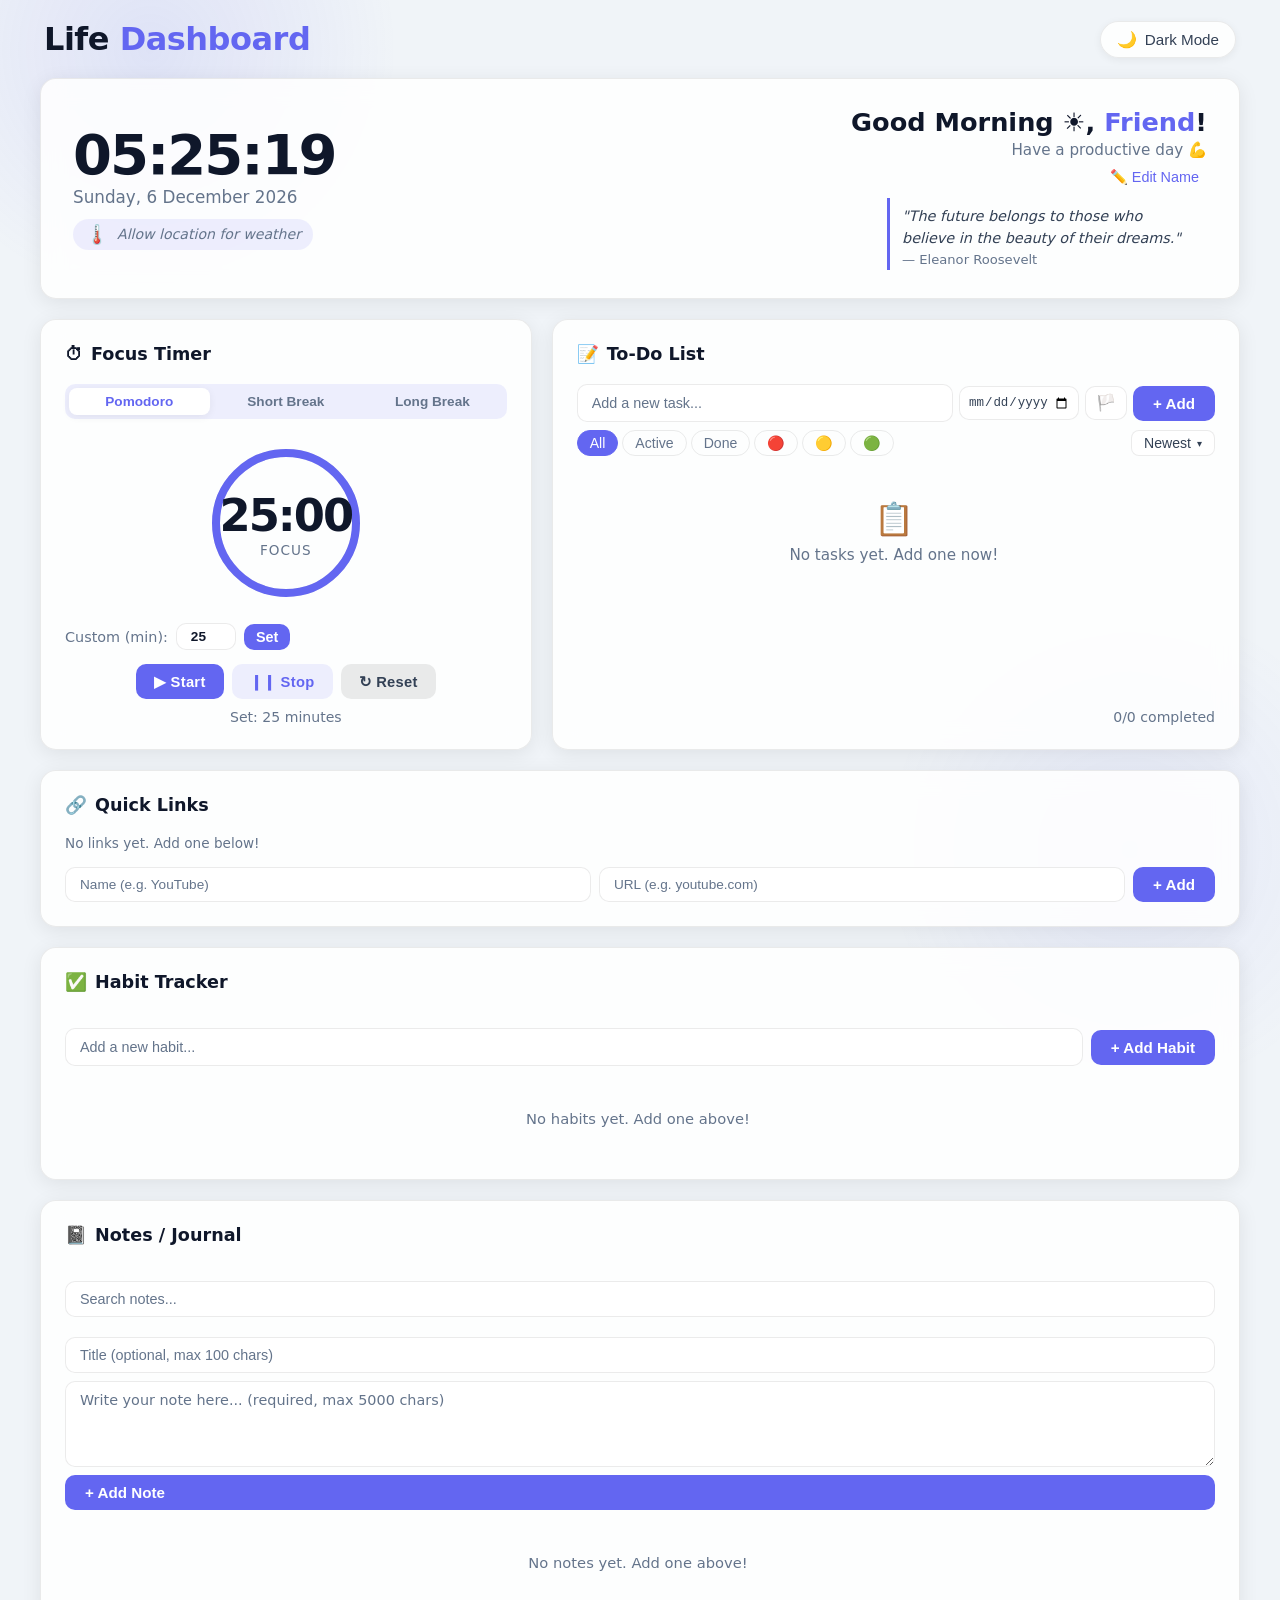
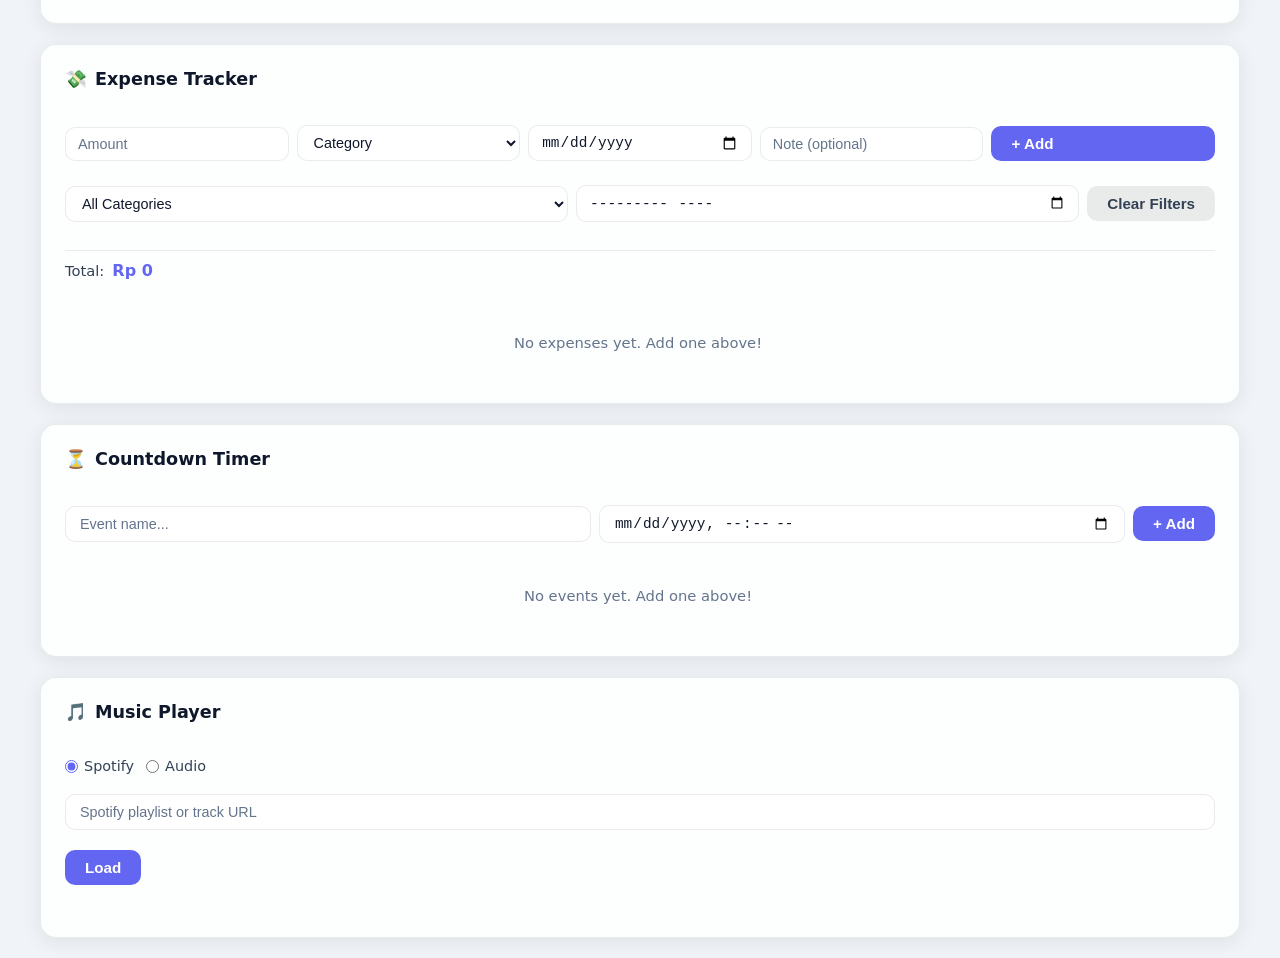
==== structure.html @ 632dcd94 "feat: build Life Dashboard - complete MVP + extension widgets This project was built incrementally i" ====
<!DOCTYPE html>
<html lang="en" data-theme="light">

<head>
  <meta charset="UTF-8" />
  <meta name="viewport" content="width=device-width, initial-scale=1.0" />
  <title>Life Dashboard</title>
  <link rel="stylesheet" href="css/style.css" />
</head>

<body>

  <!-- ========================================================
       DASHBOARD WRAPPER
       ======================================================== -->
  <div class="dashboard">

    <!-- ── TOP BAR ─────────────────────────────────────────── -->
    <div class="topbar">
      <div class="pagetitle">
        <h1>Life <span>Dashboard</span></h1>
      </div>
      <button id="theme-toggle" class="theme-toggle" aria-label="Toggle theme">
        <span class="icon">🌙</span>
        <span class="label">Dark Mode</span>
      </button>
    </div>

    <!-- ── GREETING CARD ───────────────────────────────────── -->
    <div class="greeting-card" aria-label="Greeting and time">
      <div class="greeting-left">
        <div id="greeting-time" class="greeting-time">00:00:00</div>
        <div id="greeting-date" class="greeting-date">Monday, January 1 2026</div>
        <!-- Weather Widget -->
        <div id="weather-widget" class="weather-widget" aria-label="Weather info">
          <span class="weather-icon">🌡️</span>
          <div class="weather-info">
            <span id="weather-temp" class="weather-loading">Loading weather...</span>
          </div>
        </div>
      </div>
      <div class="greeting-right">
        <div id="greeting-message" class="greeting-message">
          Good Morning, <span class="greeting-name">Friend</span>!
        </div>
        <div class="greeting-sub">Have a productive day 💪</div>
        <button id="name-edit-btn" class="name-edit-btn" aria-label="Edit name">✏️ Edit Name</button>
        <!-- Daily Quote -->
        <div class="daily-quote" aria-label="Daily quote">
          <div id="quote-text" class="daily-quote-text">Loading quote...</div>
          <div id="quote-author" class="daily-quote-author"></div>
        </div>
      </div>
    </div>

    <!-- ── MAIN GRID (Timer + Todo) ────────────────────────── -->
    <div class="main-grid">

      <!-- ── FOCUS TIMER CARD ──────────────────────────────── -->
      <div class="card timer-card" aria-label="Focus Timer">
        <div class="card-title">
          <span class="icon">⏱</span> Focus Timer
        </div>

        <!-- Timer mode selector -->
        <div class="timer-modes" role="group" aria-label="Timer mode">
          <button class="timer-mode-btn active" data-mode="pomodoro">Pomodoro</button>
          <button class="timer-mode-btn" data-mode="short">Short Break</button>
          <button class="timer-mode-btn" data-mode="long">Long Break</button>
        </div>

        <!-- SVG ring -->
        <div class="timer-ring-wrapper" aria-live="polite">
          <svg class="timer-ring" width="160" height="160" viewBox="0 0 160 160">
            <circle class="timer-ring-bg" cx="80" cy="80" r="70" />
            <circle id="timer-ring-progress" class="timer-ring-progress" cx="80" cy="80" r="70" />
          </svg>
          <div class="timer-display">
            <div id="timer-time" class="time">25:00</div>
            <div class="timer-label">Focus</div>
          </div>
        </div>

        <!-- Custom time -->
        <div class="custom-time-row">
          <label for="custom-time-input">Custom (min):</label>
          <input
            id="custom-time-input"
            class="custom-time-input"
            type="number"
            min="1"
            max="180"
            value="25"
            aria-label="Custom timer duration"
          />
          <button id="custom-time-apply" class="custom-time-apply">Set</button>
        </div>

        <!-- Timer control buttons -->
        <div class="timer-buttons">
          <button id="timer-start" class="btn btn-primary" aria-label="Start timer">&#9654; Start</button>
          <button id="timer-stop"  class="btn btn-secondary" aria-label="Stop timer">&#10073;&#10073; Stop</button>
          <button id="timer-reset" class="btn btn-ghost" aria-label="Reset timer">&#8635; Reset</button>
        </div>

        <div id="timer-status" class="timer-status" aria-live="polite">Set: 25 minutes</div>
      </div>

      <!-- ── TO-DO LIST CARD ───────────────────────────────── -->
      <div class="card todo-card" aria-label="To-Do List">
        <div class="card-title">
          <span class="icon">📝</span> To-Do List
        </div>

        <!-- Add task input -->
        <div class="task-input-row">
          <input
            id="task-input"
            class="task-input"
            type="text"
            placeholder="Add a new task..."
            maxlength="200"
            aria-label="New task input"
          />
          <!-- Deadline picker -->
          <input
            id="task-deadline"
            class="task-deadline-input"
            type="date"
            aria-label="Deadline"
            title="Deadline (optional)"
          />
          <!-- Priority & icon picker trigger -->
          <div class="task-meta-wrapper">
            <button id="task-meta-btn" class="task-meta-btn" title="Set priority & icon" aria-label="Set priority and icon">🏳️</button>
            <div id="task-meta-panel" class="task-meta-panel" style="display:none;">
              <div class="meta-panel-section-label">Priority</div>
              <div class="meta-panel-row">
                <button class="meta-option priority-option" data-priority="high"   title="High">🔴 High</button>
                <button class="meta-option priority-option" data-priority="medium" title="Medium">🟡 Medium</button>
                <button class="meta-option priority-option" data-priority="low"    title="Low">🟢 Low</button>
              </div>
              <div class="meta-panel-section-label" style="margin-top:10px;">Icon</div>
              <div class="meta-panel-row meta-icon-grid">
                <button class="meta-option icon-option" data-icon="📚" title="Reading">📚</button>
                <button class="meta-option icon-option" data-icon="✍️" title="Writing">✍️</button>
                <button class="meta-option icon-option" data-icon="🏃" title="Exercise">🏃</button>
                <button class="meta-option icon-option" data-icon="💪" title="Workout">💪</button>
                <button class="meta-option icon-option" data-icon="🧘" title="Meditation">🧘</button>
                <button class="meta-option icon-option" data-icon="🍎" title="Health">🍎</button>
                <button class="meta-option icon-option" data-icon="💻" title="Coding">💻</button>
                <button class="meta-option icon-option" data-icon="🎨" title="Creative">🎨</button>
                <button class="meta-option icon-option" data-icon="🎵" title="Music">🎵</button>
                <button class="meta-option icon-option" data-icon="📷" title="Photography">📷</button>
                <button class="meta-option icon-option" data-icon="🛒" title="Shopping">🛒</button>
                <button class="meta-option icon-option" data-icon="🍳" title="Cooking">🍳</button>
                <button class="meta-option icon-option" data-icon="🧹" title="Chores">🧹</button>
                <button class="meta-option icon-option" data-icon="📞" title="Call">📞</button>
                <button class="meta-option icon-option" data-icon="✈️" title="Travel">✈️</button>
                <button class="meta-option icon-option" data-icon="💰" title="Finance">💰</button>
                <button class="meta-option icon-option" data-icon="🏥" title="Medical">🏥</button>
                <button class="meta-option icon-option" data-icon="🎓" title="Study">🎓</button>
                <button class="meta-option icon-option" data-icon="🤝" title="Meeting">🤝</button>
                <button class="meta-option icon-option" data-icon="⚙️" title="Settings">⚙️</button>
              </div>
            </div>
          </div>
          <button id="add-task-btn" class="btn btn-primary" aria-label="Add task">+ Add</button>
        </div>

        <!-- Duplicate warning -->
        <div id="duplicate-warning" class="duplicate-warning" role="alert">
          ⚠️ This task already exists in your list!
        </div>

        <!-- Filter & sort controls -->
        <div class="task-controls">
          <div class="task-filter-group" role="group" aria-label="Filter tasks">
            <button class="filter-btn active" data-filter="all">All</button>
            <button class="filter-btn" data-filter="active">Active</button>
            <button class="filter-btn" data-filter="done">Done</button>
            <button class="filter-btn" data-filter="high"   title="High priority">🔴</button>
            <button class="filter-btn" data-filter="medium" title="Medium priority">🟡</button>
            <button class="filter-btn" data-filter="low"    title="Low priority">🟢</button>
          </div>
          <!-- Custom sort dropdown -->
          <div class="custom-select-wrapper" id="sort-wrapper">
            <button class="custom-select-trigger" id="sort-trigger" aria-haspopup="listbox" aria-expanded="false">
              <span id="sort-label">Newest</span>
              <span class="select-arrow">▾</span>
            </button>
            <ul class="custom-select-menu" role="listbox" id="sort-menu">
              <li class="custom-select-option active" data-value="newest" role="option">Newest</li>
              <li class="custom-select-option" data-value="oldest" role="option">Oldest</li>
              <li class="custom-select-option" data-value="alpha" role="option">A – Z</li>
              <li class="custom-select-option" data-value="priority" role="option">Priority</li>
              <li class="custom-select-option" data-value="deadline" role="option">Deadline</li>
            </ul>
          </div>
        </div>

        <!-- Task list -->
        <ul id="task-list" class="task-list" aria-label="Task list"></ul>

        <div id="task-count" class="task-count" style="margin-top:auto;padding-top:10px;text-align:right;">0/0 completed</div>
      </div>

    </div><!-- /.main-grid -->

    <!-- ── QUICK LINKS CARD ─────────────────────────────────── -->
    <div class="card quick-links-card" aria-label="Quick Links">
      <div class="card-title">
        <span class="icon">🔗</span> Quick Links
      </div>

      <!-- Saved links -->
      <div id="links-container" class="links-grid" aria-live="polite">
        <span style="font-size:0.85rem;color:var(--text-muted)">No links yet. Add one below!</span>
      </div>

      <!-- Add link form -->
      <div class="add-link-form">
        <input
          id="link-name-input"
          class="link-input"
          type="text"
          placeholder="Name (e.g. YouTube)"
          maxlength="50"
          aria-label="Link name"
        />
        <input
          id="link-url-input"
          class="link-input"
          type="text"
          placeholder="URL (e.g. youtube.com)"
          maxlength="200"
          aria-label="Link URL"
        />
        <button id="add-link-btn" class="btn btn-primary" aria-label="Add link">+ Add</button>
      </div>
    </div>

    <!-- ── HABIT TRACKER CARD ──────────────────────────────── -->
    <div class="card habit-card" aria-label="Habit Tracker">
      <div class="card-title">
        <span class="icon">✅</span> Habit Tracker
      </div>

      <!-- Add habit form -->
      <div class="habit-input-row">
        <input
          id="habit-input"
          class="habit-input"
          type="text"
          placeholder="Add a new habit..."
          maxlength="100"
          aria-label="New habit name"
        />
        <button id="add-habit-btn" class="btn btn-primary" aria-label="Add habit">+ Add Habit</button>
      </div>

      <!-- Habit list -->
      <ul id="habit-list" class="habit-list" aria-live="polite" aria-label="Habit list"></ul>
    </div>

    <!-- ── NOTES / JOURNAL CARD ───────────────────────────── -->
    <div class="card notes-card" aria-label="Notes and Journal">
      <div class="card-title">
        <span class="icon">📓</span> Notes / Journal
      </div>

      <!-- Search row -->
      <div class="note-search-row">
        <input
          id="note-search-input"
          class="note-search-input"
          type="text"
          placeholder="Search notes..."
          maxlength="200"
          aria-label="Search notes"
        />
      </div>

      <!-- Input area -->
      <div class="note-input-area">
        <input
          id="note-title-input"
          class="note-title-input"
          type="text"
          placeholder="Title (optional, max 100 chars)"
          maxlength="100"
          aria-label="Note title"
        />
        <textarea
          id="note-body-input"
          class="note-body-input"
          placeholder="Write your note here... (required, max 5000 chars)"
          maxlength="5000"
          rows="4"
          aria-label="Note body"
        ></textarea>
        <button id="add-note-btn" class="btn btn-primary" aria-label="Add note">+ Add Note</button>
      </div>

      <!-- Note list -->
      <ul id="note-list" class="note-list" aria-live="polite" aria-label="Saved notes"></ul>

      <!-- Detail pane (hidden by default) -->
      <div id="note-detail" class="note-detail" style="display:none;" aria-label="Note detail">
        <div id="note-detail-title" class="note-detail-title"></div>
        <div id="note-detail-body" class="note-detail-body"></div>
        <button id="note-detail-close" class="btn btn-ghost" aria-label="Close note detail">✕ Close</button>
      </div>
    </div>

    <!-- ── EXPENSE TRACKER CARD ───────────────────────────── -->
    <div class="card expense-card" aria-label="Expense Tracker">
      <div class="card-title">
        <span class="icon">💸</span> Expense Tracker
      </div>

      <!-- Add expense form -->
      <div class="expense-form-grid">
        <input
          id="expense-amount"
          type="number"
          step="0.01"
          min="0.01"
          placeholder="Amount"
          aria-label="Expense amount"
        />
        <select id="expense-category" aria-label="Expense category">
          <option value="">Category</option>
          <option value="Food">Food</option>
          <option value="Transport">Transport</option>
          <option value="Shopping">Shopping</option>
          <option value="Bills">Bills</option>
          <option value="Health">Health</option>
          <option value="Entertainment">Entertainment</option>
          <option value="Other">Other</option>
        </select>
        <input
          id="expense-date"
          type="date"
          aria-label="Expense date"
        />
        <input
          id="expense-note"
          type="text"
          maxlength="200"
          placeholder="Note (optional)"
          aria-label="Expense note"
        />
        <button id="add-expense-btn" class="btn btn-primary" aria-label="Add expense">+ Add</button>
      </div>

      <!-- Filter row -->
      <div class="expense-filter-row">
        <select id="expense-filter-category" aria-label="Filter by category">
          <option value="All">All Categories</option>
          <option value="Food">Food</option>
          <option value="Transport">Transport</option>
          <option value="Shopping">Shopping</option>
          <option value="Bills">Bills</option>
          <option value="Health">Health</option>
          <option value="Entertainment">Entertainment</option>
          <option value="Other">Other</option>
        </select>
        <input
          id="expense-filter-month"
          type="month"
          aria-label="Filter by month"
        />
        <button id="clear-expense-filters-btn" class="btn btn-ghost" aria-label="Clear expense filters">Clear Filters</button>
      </div>

      <!-- Total display -->
      <div class="expense-total-row">
        Total: <span id="expense-total">Rp 0</span>
      </div>

      <!-- Expense list -->
      <ul id="expense-list" class="expense-list" aria-live="polite" aria-label="Expense list"></ul>
    </div>

    <!-- ── COUNTDOWN TIMER CARD ───────────────────────────── -->
    <div class="card countdown-card" aria-label="Countdown Timer">
      <div class="card-title">
        <span class="icon">⏳</span> Countdown Timer
      </div>

      <!-- Add countdown form -->
      <div class="countdown-form-row">
        <input
          id="countdown-name-input"
          type="text"
          maxlength="100"
          placeholder="Event name..."
          aria-label="Countdown event name"
        />
        <input
          id="countdown-datetime-input"
          type="datetime-local"
          aria-label="Countdown target date and time"
        />
        <button id="add-countdown-btn" class="btn btn-primary" aria-label="Add countdown">+ Add</button>
      </div>

      <!-- Countdown list -->
      <ul id="countdown-list" class="countdown-list" aria-live="polite" aria-label="Countdown events"></ul>
    </div>

    <!-- ── MUSIC / SPOTIFY WIDGET CARD ────────────────────── -->
    <div class="card music-card" aria-label="Music Player">
      <div class="card-title">
        <span class="icon">🎵</span> Music Player
      </div>

      <!-- Mode toggle -->
      <div class="music-mode-row">
        <label>
          <input
            type="radio"
            id="music-mode-spotify"
            name="music-mode"
            value="spotify"
            checked
            aria-label="Spotify mode"
          />
          Spotify
        </label>
        <label>
          <input
            type="radio"
            id="music-mode-audio"
            name="music-mode"
            value="audio"
            aria-label="Audio mode"
          />
          Audio
        </label>
      </div>

      <!-- Spotify input row (visible by default) -->
      <div id="music-spotify-row" class="music-input-row">
        <input
          id="music-spotify-input"
          type="text"
          placeholder="Spotify playlist or track URL"
          aria-label="Spotify playlist or track URL"
        />
      </div>

      <!-- Audio input row (hidden by default) -->
      <div id="music-audio-row" class="music-input-row" style="display:none;">
        <input
          id="music-audio-input"
          type="text"
          placeholder="Direct audio URL (.mp3, .ogg, .wav)"
          aria-label="Direct audio URL"
        />
      </div>

      <!-- Action buttons -->
      <div class="music-actions-row">
        <button id="music-submit-btn" class="btn btn-primary" aria-label="Load music">Load</button>
        <button id="music-remove-btn" class="btn btn-ghost" style="display:none;" aria-label="Remove music player">Remove</button>
      </div>

      <!-- Player container -->
      <div id="music-player-container" class="music-player-container"></div>
    </div>

  </div><!-- /.dashboard -->

  <!-- ========================================================
       MODAL – Custom Name
       ======================================================== -->
  <div
    id="name-modal-overlay"
    class="modal-overlay"
    role="dialog"
    aria-modal="true"
    aria-labelledby="name-modal-title"
  >
    <div class="modal">
      <div id="name-modal-title" class="modal-title">✏️ Edit Your Name</div>
      <input
        id="name-modal-input"
        class="modal-input"
        type="text"
        placeholder="Enter your name..."
        maxlength="40"
        aria-label="New name"
      />
      <div class="modal-buttons">
        <button id="name-modal-close" class="btn btn-ghost">Cancel</button>
        <button id="name-modal-save"  class="btn btn-primary">Save</button>
      </div>
    </div>
  </div>

  <!-- ========================================================
       TOAST CONTAINER
       ======================================================== -->
  <div id="toast-container" class="toast-container" aria-live="polite"></div>

  <!-- ========================================================
       SCRIPTS
       ======================================================== -->
  <script src="js/javascript.js"></script>

</body>
</html>
---- css/style.css ----
/* =============================================
   TO-DO LIST LIFE DASHBOARD - newstyle.css
   ============================================= */

/* CSS Variables - Light & Dark Mode */
:root {
  --bg-main: #f0f4f8;
  --bg-card: rgba(255, 255, 255, 0.85);
  --bg-card-solid: #ffffff;
  --text-primary: #0f172a;
  --text-secondary: #334155;
  --text-muted: #64748b;
  --accent: #6366f1;
  --accent-hover: #4f46e5;
  --accent-light: rgba(99, 102, 241, 0.1);
  --danger: #ef4444;
  --danger-hover: #dc2626;
  --success: #22c55e;
  --warning: #f59e0b;
  --border: rgba(0, 0, 0, 0.08);
  --shadow: 0 4px 20px rgba(0, 0, 0, 0.08);
  --shadow-sm: 0 2px 8px rgba(0, 0, 0, 0.06);
  --radius: 16px;
  --radius-sm: 10px;
  --transition: 0.25s ease;
  --timer-bg: #6366f1;
  --timer-progress: #a5b4fc;
}

[data-theme="dark"] {
  --bg-main: #0f172a;
  --bg-card: rgba(30, 41, 59, 0.9);
  --bg-card-solid: #1e293b;
  --text-primary: #f8fafc;
  --text-secondary: #e2e8f0;
  --text-muted: #94a3b8;
  --accent: #818cf8;
  --accent-hover: #6366f1;
  --accent-light: rgba(129, 140, 248, 0.15);
  --border: rgba(255, 255, 255, 0.08);
  --shadow: 0 4px 20px rgba(0, 0, 0, 0.4);
  --shadow-sm: 0 2px 8px rgba(0, 0, 0, 0.3);
}

/* =============================================
   RESET & BASE
   ============================================= */
*, *::before, *::after {
  margin: 0;
  padding: 0;
  box-sizing: border-box;
}

body {
  background-color: var(--bg-main);
  min-height: 100vh;
  font-family: 'Segoe UI', system-ui, -apple-system, sans-serif;
  color: var(--text-primary);
  transition: background-color var(--transition), color var(--transition);
  padding: 20px;
}

/* Background gradient blobs */
body::before {
  content: '';
  position: fixed;
  top: -200px;
  left: -100px;
  width: 500px;
  height: 500px;
  background: radial-gradient(circle, rgba(99, 102, 241, 0.12), transparent 70%);
  pointer-events: none;
  z-index: 0;
}

body::after {
  content: '';
  position: fixed;
  bottom: -200px;
  right: -100px;
  width: 500px;
  height: 500px;
  background: radial-gradient(circle, rgba(99, 102, 241, 0.08), transparent 70%);
  pointer-events: none;
  z-index: 0;
}

/* =============================================
   LAYOUT - DASHBOARD WRAPPER
   ============================================= */
.dashboard {
  max-width: 1200px;
  margin: 0 auto;
  display: flex;
  flex-direction: column;
  gap: 20px;
  position: relative;
  z-index: 1;
}

/* =============================================
   TOPBAR (Title + Theme Toggle)
   ============================================= */
.topbar {
  display: flex;
  align-items: center;
  justify-content: space-between;
  padding: 0 4px;
}

.pagetitle h1 {
  font-size: 2rem;
  font-weight: 800;
  color: var(--text-primary);
  letter-spacing: -0.5px;
}

.pagetitle h1 span {
  color: var(--accent);
}

.theme-toggle {
  background: var(--bg-card);
  border: 1px solid var(--border);
  border-radius: 50px;
  padding: 8px 16px;
  display: flex;
  align-items: center;
  gap: 8px;
  cursor: pointer;
  font-size: 0.95rem;
  font-weight: 500;
  color: var(--text-secondary);
  box-shadow: var(--shadow-sm);
  transition: all var(--transition);
}

.theme-toggle:hover {
  background: var(--accent-light);
  color: var(--accent);
  border-color: var(--accent);
}

.theme-toggle .icon {
  font-size: 1rem;
}

/* =============================================
   GREETING CARD
   ============================================= */
.greeting-card {
  background: var(--bg-card);
  backdrop-filter: blur(12px);
  border: 1px solid var(--border);
  border-radius: var(--radius);
  padding: 28px 32px;
  box-shadow: var(--shadow);
  display: flex;
  align-items: center;
  justify-content: space-between;
  flex-wrap: wrap;
  gap: 16px;
  transition: background-color var(--transition), border-color var(--transition);
}

.greeting-left {
  display: flex;
  flex-direction: column;
  gap: 4px;
}

.greeting-time {
  font-size: 3.5rem;
  font-weight: 700;
  color: var(--text-primary);
  line-height: 1;
  letter-spacing: -2px;
  font-variant-numeric: tabular-nums;
}

.greeting-date {
  font-size: 1.05rem;
  color: var(--text-muted);
  font-weight: 400;
}

.greeting-right {
  text-align: right;
}

.greeting-message {
  font-size: 1.6rem;
  font-weight: 600;
  color: var(--text-primary);
}

.greeting-name {
  color: var(--accent);
}

.greeting-sub {
  font-size: 0.95rem;
  color: var(--text-muted);
  margin-top: 4px;
}

.name-edit-btn {
  background: none;
  border: none;
  cursor: pointer;
  font-size: 0.9rem;
  color: var(--accent);
  margin-top: 6px;
  padding: 4px 8px;
  border-radius: 6px;
  transition: background var(--transition);
}

.name-edit-btn:hover {
  background: var(--accent-light);
}

/* =============================================
   MAIN CONTENT GRID
   ============================================= */
.main-grid {
  display: grid;
  grid-template-columns: 1fr 1.4fr;
  gap: 20px;
  align-items: stretch; /* kedua card ikut tinggi yang paling tinggi */
}

/* =============================================
   CARD BASE
   ============================================= */
.card {
  background: var(--bg-card);
  backdrop-filter: blur(12px);
  border: 1px solid var(--border);
  border-radius: var(--radius);
  padding: 24px;
  box-shadow: var(--shadow);
  transition: background-color var(--transition), border-color var(--transition);
}

.card-title {
  font-size: 1.1rem;
  font-weight: 700;
  color: var(--text-primary);
  margin-bottom: 20px;
  display: flex;
  align-items: center;
  gap: 8px;
}

.card-title .icon {
  font-size: 1.1rem;
}

/* =============================================
   FOCUS TIMER CARD
   ============================================= */
.timer-card {
  display: flex;
  flex-direction: column;
  gap: 0;
}

/* Timer ring */
.timer-ring-wrapper {
  display: flex;
  justify-content: center;
  align-items: center;
  margin: 8px 0 20px;
  position: relative;
}

.timer-ring {
  transform: rotate(-90deg);
}

.timer-ring-bg {
  fill: none;
  stroke: var(--border);
  stroke-width: 8;
}

.timer-ring-progress {
  fill: none;
  stroke: var(--accent);
  stroke-width: 8;
  stroke-linecap: round;
  stroke-dasharray: 440;
  stroke-dashoffset: 0;
  transition: stroke-dashoffset 1s linear;
}

.timer-display {
  position: absolute;
  text-align: center;
}

.timer-display .time {
  font-size: 2.8rem;
  font-weight: 700;
  color: var(--text-primary);
  letter-spacing: -2px;
  font-variant-numeric: tabular-nums;
}

.timer-display .timer-label {
  font-size: 0.85rem;
  color: var(--text-muted);
  font-weight: 500;
  text-transform: uppercase;
  letter-spacing: 1px;
}

/* Timer mode selector */
.timer-modes {
  display: flex;
  gap: 6px;
  margin-bottom: 16px;
  background: var(--accent-light);
  border-radius: 10px;
  padding: 4px;
}

.timer-mode-btn {
  flex: 1;
  padding: 6px;
  border: none;
  background: transparent;
  border-radius: 8px;
  font-size: 0.85rem;
  font-weight: 600;
  color: var(--text-muted);
  cursor: pointer;
  transition: all var(--transition);
}

.timer-mode-btn.active {
  background: var(--bg-card-solid);
  color: var(--accent);
  box-shadow: var(--shadow-sm);
}

/* Custom time input */
.custom-time-row {
  display: flex;
  align-items: center;
  gap: 8px;
  margin-bottom: 14px;
}

.custom-time-row label {
  font-size: 0.9rem;
  color: var(--text-muted);
  font-weight: 500;
  white-space: nowrap;
}

.custom-time-input {
  width: 60px;
  padding: 5px 8px;
  border: 1px solid var(--border);
  border-radius: var(--radius-sm);
  background: var(--bg-card-solid);
  color: var(--text-primary);
  font-size: 0.85rem;
  font-weight: 600;
  text-align: center;
  transition: border-color var(--transition);
}

.custom-time-input:focus {
  outline: none;
  border-color: var(--accent);
}

.custom-time-apply {
  padding: 5px 12px;
  background: var(--accent);
  color: white;
  border: none;
  border-radius: var(--radius-sm);
  font-size: 0.9rem;
  font-weight: 600;
  cursor: pointer;
  transition: background var(--transition);
}

.custom-time-apply:hover {
  background: var(--accent-hover);
}

/* Timer buttons */
.timer-buttons {
  display: flex;
  gap: 8px;
  justify-content: center;
}

.timer-buttons .btn {
  letter-spacing: 0.3px;
  font-size: 0.92rem;
  padding: 9px 18px;
}

.btn {
  padding: 9px 20px;
  border: none;
  border-radius: var(--radius-sm);
  font-size: 0.95rem;
  font-weight: 600;
  cursor: pointer;
  transition: all var(--transition);
  display: inline-flex;
  align-items: center;
  gap: 6px;
}

.btn-primary {
  background: var(--accent);
  color: white;
}

.btn-primary:hover {
  background: var(--accent-hover);
  transform: translateY(-1px);
}

.btn-secondary {
  background: var(--accent-light);
  color: var(--accent);
}

.btn-secondary:hover {
  background: var(--accent);
  color: white;
}

.btn-ghost {
  background: var(--border);
  color: var(--text-secondary);
}

.btn-ghost:hover {
  background: var(--text-muted);
  color: white;
}

.btn-danger {
  background: rgba(239, 68, 68, 0.1);
  color: var(--danger);
}

.btn-danger:hover {
  background: var(--danger);
  color: white;
}

/* Timer status */
.timer-status {
  text-align: center;
  font-size: 0.88rem;
  color: var(--text-muted);
  margin-top: 10px;
}

/* =============================================
   TO-DO LIST CARD
   ============================================= */
.todo-card {
  display: flex;
  flex-direction: column;
}

/* Task input area */
.task-input-row {
  display: flex;
  gap: 6px;
  margin-bottom: 8px;
  flex-wrap: wrap;
  align-items: center;
}

.task-deadline-input {
  padding: 8px 8px;
  border: 1.5px solid var(--border);
  border-radius: var(--radius-sm);
  background: var(--bg-card-solid);
  color: var(--text-secondary);
  font-size: 0.78rem;
  cursor: pointer;
  transition: border-color var(--transition), background var(--transition);
  width: 120px;
}

.task-deadline-input:focus {
  outline: none;
  border-color: var(--accent);
}

.task-meta-btn {
  padding: 8px 10px;
  border: 1.5px solid var(--border);
  border-radius: var(--radius-sm);
  background: var(--bg-card-solid);
  font-size: 1rem;
  cursor: pointer;
  transition: all var(--transition);
  line-height: 1;
}

.task-meta-btn:hover,
.task-meta-btn.active {
  border-color: var(--accent);
  background: var(--accent-light);
}

/* Meta picker panel */
.task-meta-wrapper {
  position: relative;
}

.task-meta-panel {
  position: absolute;
  top: calc(100% + 6px);
  left: 0;
  z-index: 200;
  width: 240px;
  background: var(--bg-card-solid);
  border: 1px solid var(--border);
  border-radius: var(--radius-sm);
  padding: 12px;
  box-shadow: var(--shadow);
  animation: slideIn 0.15s ease;
}

.meta-panel-section-label {
  font-size: 0.82rem;
  font-weight: 700;
  color: var(--text-muted);
  text-transform: uppercase;
  letter-spacing: 0.8px;
  margin-bottom: 6px;
}

.meta-panel-row {
  display: flex;
  flex-wrap: wrap;
  gap: 6px;
}

.meta-option {
  border: 1.5px solid var(--border);
  border-radius: 8px;
  background: var(--bg-main);
  cursor: pointer;
  font-size: 0.92rem;
  padding: 5px 10px;
  transition: all var(--transition);
  color: var(--text-primary);
  line-height: 1.3;
}

.meta-option:hover {
  border-color: var(--accent);
  background: var(--accent-light);
}

.meta-option.selected {
  border-color: var(--accent);
  background: var(--accent-light);
  color: var(--accent);
  font-weight: 600;
}

.meta-icon-grid .meta-option {
  padding: 6px 8px;
  font-size: 1.1rem;
  min-width: 38px;
  text-align: center;
}

.task-input {
  flex: 1;
  padding: 10px 14px;
  border: 1.5px solid var(--border);
  border-radius: var(--radius-sm);
  background: var(--bg-card-solid);
  color: var(--text-primary);
  font-size: 0.9rem;
  transition: border-color var(--transition), background var(--transition);
}

.task-input:focus {
  outline: none;
  border-color: var(--accent);
}

.task-input::placeholder {
  color: var(--text-muted);
}

/* Sort & filter bar */
.task-controls {
  display: flex;
  align-items: center;
  justify-content: space-between;
  margin-bottom: 12px;
  flex-wrap: wrap;
  gap: 8px;
}

.task-filter-group {
  display: flex;
  gap: 4px;
}

.filter-btn {
  padding: 4px 12px;
  border: 1px solid var(--border);
  border-radius: 20px;
  background: transparent;
  color: var(--text-muted);
  font-size: 0.88rem;
  font-weight: 500;
  cursor: pointer;
  transition: all var(--transition);
}

.filter-btn.active {
  background: var(--accent);
  color: white;
  border-color: var(--accent);
}

.filter-btn:hover:not(.active) {
  border-color: var(--accent);
  color: var(--accent);
}

.sort-select {
  padding: 4px 10px;
  border: 1px solid var(--border);
  border-radius: 8px;
  background: var(--bg-card-solid);
  color: var(--text-secondary);
  font-size: 0.78rem;
  cursor: pointer;
  outline: none;
}

/* Custom sort dropdown */
.custom-select-wrapper {
  position: relative;
}

.custom-select-trigger {
  display: flex;
  align-items: center;
  gap: 6px;
  padding: 4px 12px;
  border: 1px solid var(--border);
  border-radius: 8px;
  background: var(--bg-card-solid);
  color: var(--text-secondary);
  font-size: 0.88rem;
  font-weight: 500;
  cursor: pointer;
  transition: all var(--transition);
  white-space: nowrap;
}

.custom-select-trigger:hover {
  border-color: var(--accent);
  color: var(--accent);
}

.select-arrow {
  font-size: 0.65rem;
  transition: transform var(--transition);
}

.custom-select-trigger[aria-expanded="true"] .select-arrow {
  transform: rotate(180deg);
}

.custom-select-menu {
  position: absolute;
  top: calc(100% + 6px);
  right: 0;
  min-width: 130px;
  background: var(--bg-card-solid);
  border: 1px solid var(--border);
  border-radius: var(--radius-sm);
  box-shadow: var(--shadow);
  list-style: none;
  padding: 4px;
  z-index: 100;
  display: none;
}

.custom-select-menu.open {
  display: block;
  animation: slideIn 0.15s ease;
}

.custom-select-option {
  padding: 7px 12px;
  font-size: 0.92rem;
  color: var(--text-secondary);
  border-radius: 6px;
  cursor: pointer;
  transition: all var(--transition);
}

.custom-select-option:hover {
  background: var(--accent-light);
  color: var(--accent);
}

.custom-select-option.active {
  background: var(--accent-light);
  color: var(--accent);
  font-weight: 600;
}

/* Task list */
.task-list {
  list-style: none;
  display: flex;
  flex-direction: column;
  gap: 8px;
  max-height: 320px;
  overflow-y: auto;
  padding-right: 4px;
}

.task-list::-webkit-scrollbar {
  width: 4px;
}

.task-list::-webkit-scrollbar-track {
  background: transparent;
}

.task-list::-webkit-scrollbar-thumb {
  background: var(--border);
  border-radius: 4px;
}

/* Task item */
.task-item {
  display: flex;
  align-items: center;
  gap: 10px;
  padding: 10px 12px;
  background: var(--bg-card-solid);
  border: 1px solid var(--border);
  border-radius: var(--radius-sm);
  transition: all var(--transition);
  animation: slideIn 0.2s ease;
}

@keyframes slideIn {
  from { opacity: 0; transform: translateY(-8px); }
  to   { opacity: 1; transform: translateY(0); }
}

.task-item:hover {
  border-color: var(--accent);
  box-shadow: 0 0 0 2px var(--accent-light);
}

.task-item.done {
  opacity: 0.55;
}

.task-checkbox {
  width: 18px;
  height: 18px;
  accent-color: var(--accent);
  cursor: pointer;
  flex-shrink: 0;
}

.task-text {
  flex: 1;
  font-size: 0.95rem;
  color: var(--text-primary);
  word-break: break-word;
  transition: color var(--transition);
}

/* Task meta (deadline + priority) */
.task-meta {
  display: flex;
  align-items: center;
  gap: 5px;
  flex-shrink: 0;
}

.task-deadline-badge {
  font-size: 0.8rem;
  color: var(--text-muted);
  background: var(--bg-main);
  border: 1px solid var(--border);
  border-radius: 6px;
  padding: 2px 6px;
  white-space: nowrap;
}

.task-deadline-badge.overdue {
  color: var(--danger);
  border-color: var(--danger);
  background: rgba(239, 68, 68, 0.08);
}

.task-priority-badge {
  font-size: 0.9rem;
  line-height: 1;
}

.task-icon-badge {
  font-size: 0.9rem;
  line-height: 1;
}

.task-item.done .task-text {
  text-decoration: line-through;
  color: var(--text-muted);
}

.task-edit-input {
  flex: 1;
  border: none;
  background: transparent;
  font-size: 0.88rem;
  color: var(--text-primary);
  outline: 1px solid var(--accent);
  border-radius: 4px;
  padding: 2px 6px;
}

.task-actions {
  display: flex;
  gap: 4px;
  opacity: 0;
  transition: opacity var(--transition);
}

.task-item:hover .task-actions {
  opacity: 1;
}

.task-action-btn {
  width: 28px;
  height: 28px;
  border: none;
  border-radius: 6px;
  cursor: pointer;
  font-size: 0.8rem;
  display: flex;
  align-items: center;
  justify-content: center;
  transition: all var(--transition);
}

.task-edit-btn {
  background: var(--accent-light);
  color: var(--accent);
}

.task-edit-btn:hover {
  background: var(--accent);
  color: white;
}

.task-delete-btn {
  background: rgba(239, 68, 68, 0.1);
  color: var(--danger);
}

.task-delete-btn:hover {
  background: var(--danger);
  color: white;
}

.task-save-btn {
  background: rgba(34, 197, 94, 0.1);
  color: var(--success);
}

.task-save-btn:hover {
  background: var(--success);
  color: white;
}

/* Empty state */
.task-empty {
  text-align: center;
  padding: 32px 16px;
  color: var(--text-muted);
  font-size: 0.95rem;
}

.task-empty .empty-icon {
  font-size: 2rem;
  display: block;
  margin-bottom: 8px;
}

/* Task count */
.task-count {
  font-size: 0.88rem;
  color: var(--text-muted);
  text-align: right;
  margin-top: 10px;
}

/* Duplicate warning */
.duplicate-warning {
  font-size: 0.88rem;
  color: var(--warning);
  background: rgba(245, 158, 11, 0.1);
  padding: 6px 10px;
  border-radius: 6px;
  margin-top: -6px;
  margin-bottom: 6px;
  display: none;
}

.duplicate-warning.show {
  display: block;
}

/* =============================================
   QUICK LINKS CARD
   ============================================= */
.quick-links-card {
  grid-column: 1 / -1;
}

.links-grid {
  display: flex;
  flex-wrap: wrap;
  gap: 10px;
  margin-bottom: 16px;
}

.link-item {
  display: inline-flex;
  align-items: center;
  gap: 8px;
  padding: 8px 16px;
  background: var(--accent-light);
  color: var(--accent);
  border-radius: 50px;
  font-size: 0.92rem;
  font-weight: 500;
  text-decoration: none;
  transition: all var(--transition);
  border: 1px solid transparent;
  cursor: pointer;
  position: relative;
}

.link-item:hover {
  background: var(--accent);
  color: white;
  transform: translateY(-2px);
  box-shadow: 0 4px 12px rgba(99, 102, 241, 0.3);
}

.link-delete-btn {
  background: none;
  border: none;
  color: inherit;
  cursor: pointer;
  font-size: 0.85rem;
  opacity: 0.5;
  transition: opacity var(--transition);
  padding: 0;
  line-height: 1;
}

.link-delete-btn:hover {
  opacity: 1;
}

/* Add link form */
.add-link-form {
  display: flex;
  gap: 8px;
  flex-wrap: wrap;
}

.link-input {
  flex: 1;
  min-width: 140px;
  padding: 9px 14px;
  border: 1.5px solid var(--border);
  border-radius: var(--radius-sm);
  background: var(--bg-card-solid);
  color: var(--text-primary);
  font-size: 0.85rem;
  transition: border-color var(--transition), background var(--transition);
}

.link-input:focus {
  outline: none;
  border-color: var(--accent);
}

.link-input::placeholder {
  color: var(--text-muted);
}

/* =============================================
   MODAL (Name Edit)
   ============================================= */
.modal-overlay {
  position: fixed;
  inset: 0;
  background: rgba(0, 0, 0, 0.4);
  backdrop-filter: blur(4px);
  display: flex;
  align-items: center;
  justify-content: center;
  z-index: 1000;
  opacity: 0;
  pointer-events: none;
  transition: opacity var(--transition);
}

.modal-overlay.show {
  opacity: 1;
  pointer-events: all;
}

.modal {
  background: var(--bg-card-solid);
  border-radius: var(--radius);
  padding: 28px;
  width: 360px;
  max-width: 90vw;
  box-shadow: 0 20px 60px rgba(0, 0, 0, 0.3);
  transform: scale(0.95);
  transition: transform var(--transition);
}

.modal-overlay.show .modal {
  transform: scale(1);
}

.modal-title {
  font-size: 1.1rem;
  font-weight: 700;
  color: var(--text-primary);
  margin-bottom: 16px;
}

.modal-input {
  width: 100%;
  padding: 10px 14px;
  border: 1.5px solid var(--border);
  border-radius: var(--radius-sm);
  background: var(--bg-main);
  color: var(--text-primary);
  font-size: 0.9rem;
  margin-bottom: 16px;
  transition: border-color var(--transition);
}

.modal-input:focus {
  outline: none;
  border-color: var(--accent);
}

.modal-buttons {
  display: flex;
  gap: 8px;
  justify-content: flex-end;
}

/* =============================================
   TOAST NOTIFICATION
   ============================================= */
.toast-container {
  position: fixed;
  bottom: 24px;
  right: 24px;
  z-index: 2000;
  display: flex;
  flex-direction: column;
  gap: 8px;
}

.toast {
  background: var(--bg-card-solid);
  border: 1px solid var(--border);
  border-left: 4px solid var(--accent);
  border-radius: var(--radius-sm);
  padding: 12px 16px;
  font-size: 0.92rem;
  color: var(--text-primary);
  box-shadow: var(--shadow);
  animation: toastIn 0.3s ease, toastOut 0.3s ease 2.7s forwards;
  max-width: 280px;
}

.toast.success { border-left-color: var(--success); }
.toast.warning { border-left-color: var(--warning); }
.toast.danger  { border-left-color: var(--danger); }

@keyframes toastIn {
  from { opacity: 0; transform: translateX(30px); }
  to   { opacity: 1; transform: translateX(0); }
}

@keyframes toastOut {
  from { opacity: 1; transform: translateX(0); }
  to   { opacity: 0; transform: translateX(30px); }
}

/* =============================================
   WEATHER WIDGET (di greeting-left)
   ============================================= */
.weather-widget {
  display: flex;
  align-items: center;
  gap: 8px;
  margin-top: 8px;
  padding: 6px 12px;
  background: var(--accent-light);
  border-radius: 50px;
  width: fit-content;
}

.weather-icon {
  font-size: 1.2rem;
  line-height: 1;
}

.weather-info {
  display: flex;
  flex-direction: column;
  gap: 1px;
}

.weather-temp {
  font-size: 1rem;
  font-weight: 700;
  color: var(--text-primary);
  line-height: 1.2;
}

.weather-city {
  font-size: 0.82rem;
  color: var(--text-muted);
  font-weight: 400;
}

.weather-loading {
  font-size: 0.88rem;
  color: var(--text-muted);
  font-style: italic;
}

/* =============================================
   DAILY QUOTE (di greeting-right)
   ============================================= */
.daily-quote {
  margin-top: 8px;
  padding: 8px 12px;
  border-left: 3px solid var(--accent);
  text-align: left;
  max-width: 320px;
  margin-left: auto;
  /* Fixed height — prevent card resize on quote change */
  height: 72px;
  position: relative;
  overflow: hidden;
}

.daily-quote-text {
  font-size: 0.9rem;
  color: var(--text-secondary);
  font-style: italic;
  line-height: 1.5;
  /* Clamp to 3 lines max */
  display: -webkit-box;
  -webkit-line-clamp: 3;
  -webkit-box-orient: vertical;
  overflow: hidden;
  transition: opacity 0.3s ease, transform 0.3s ease;
}

.daily-quote-author {
  font-size: 0.82rem;
  color: var(--text-muted);
  margin-top: 3px;
  font-style: normal;
  font-weight: 500;
  transition: opacity 0.3s ease, transform 0.3s ease;
}

/* Slide-right exit */
.quote-exit .daily-quote-text,
.quote-exit .daily-quote-author {
  opacity: 0;
  transform: translateX(40px);
}

/* Slide-right enter (comes from left) */
.quote-enter .daily-quote-text,
.quote-enter .daily-quote-author {
  opacity: 0;
  transform: translateX(-40px);
  transition: none;
}

/* Settle into place */
.quote-enter-active .daily-quote-text,
.quote-enter-active .daily-quote-author {
  opacity: 1;
  transform: translateX(0);
  transition: opacity 0.3s ease, transform 0.3s ease;
}

/* =============================================
   RESPONSIVE
   ============================================= */
@media (max-width: 768px) {
  body { padding: 12px; }

  .main-grid {
    grid-template-columns: 1fr;
  }

  .quick-links-card {
    grid-column: 1;
  }

  .greeting-card {
    flex-direction: column;
    text-align: center;
  }

  .greeting-right {
    text-align: center;
  }

  .daily-quote {
    margin-left: 0;
    text-align: center;
    border-left: none;
    border-top: 3px solid var(--accent);
    padding: 8px 0 0;
    height: 72px;
  }

  .weather-widget {
    margin: 8px auto 0;
  }

  .greeting-time {
    font-size: 2.5rem;
  }

  .pagetitle h1 {
    font-size: 1.3rem;
  }

  .topbar {
    flex-wrap: wrap;
    gap: 8px;
  }
}

/* ─── Habit Tracker ─── */

.habit-card {
  display: flex;
  flex-direction: column;
  gap: 16px;
}

/* Input row: text field + Add button */
.habit-input-row {
  display: flex;
  gap: 8px;
  align-items: center;
}

.habit-input-row input[type="text"] {
  flex: 1;
  padding: 10px 14px;
  border: 1.5px solid var(--border);
  border-radius: var(--radius-sm);
  background: var(--bg-card-solid);
  color: var(--text-primary);
  font-size: 0.9rem;
  transition: border-color var(--transition), background var(--transition);
}

.habit-input-row input[type="text"]:focus {
  outline: none;
  border-color: var(--accent);
}

.habit-input-row input[type="text"]::placeholder {
  color: var(--text-muted);
}

/* Habit list */
.habit-list {
  list-style: none;
  display: flex;
  flex-direction: column;
  gap: 8px;
  max-height: 340px;
  overflow-y: auto;
  padding-right: 4px;
}

.habit-list::-webkit-scrollbar {
  width: 4px;
}

.habit-list::-webkit-scrollbar-track {
  background: transparent;
}

.habit-list::-webkit-scrollbar-thumb {
  background: var(--border);
  border-radius: 4px;
}

/* Individual habit row */
.habit-item {
  display: flex;
  align-items: center;
  gap: 10px;
  padding: 10px 14px;
  background: var(--bg-card-solid);
  border: 1px solid var(--border);
  border-radius: var(--radius-sm);
  box-shadow: var(--shadow-sm);
  transition: background var(--transition), border-color var(--transition);
  animation: slideIn 0.2s ease;
}

/* Checked-in state: visually distinct background + subtle left accent */
.habit-item.checked-today {
  background: var(--accent-light);
  border-color: var(--accent);
}

/* Habit name */
.habit-name {
  flex: 1;
  font-size: 0.95rem;
  font-weight: 500;
  color: var(--text-primary);
  word-break: break-word;
}

.habit-item.checked-today .habit-name {
  color: var(--accent);
}

/* Streak badge */
.habit-streak {
  font-size: 0.82rem;
  font-weight: 600;
  color: var(--text-muted);
  background: var(--bg-main);
  border: 1px solid var(--border);
  border-radius: 20px;
  padding: 2px 10px;
  white-space: nowrap;
  flex-shrink: 0;
}

.habit-item.checked-today .habit-streak {
  color: var(--accent);
  border-color: var(--accent);
  background: var(--accent-light);
}

/* Check-in button */
.habit-checkin-btn {
  width: 32px;
  height: 32px;
  border: 1.5px solid var(--border);
  border-radius: 50%;
  background: var(--bg-card-solid);
  color: var(--text-muted);
  font-size: 1rem;
  display: flex;
  align-items: center;
  justify-content: center;
  cursor: pointer;
  flex-shrink: 0;
  transition: all var(--transition);
}

.habit-checkin-btn:hover:not(:disabled) {
  border-color: var(--success);
  color: var(--success);
  background: rgba(34, 197, 94, 0.1);
}

/* Checked state: green fill + checkmark visual */
.habit-checkin-btn.checked {
  background: var(--success);
  border-color: var(--success);
  color: white;
}

/* Disabled state when already checked in today */
.habit-checkin-btn:disabled {
  cursor: not-allowed;
  opacity: 0.7;
}

/* Delete button */
.habit-delete-btn {
  width: 28px;
  height: 28px;
  border: none;
  border-radius: 6px;
  background: rgba(239, 68, 68, 0.08);
  color: var(--danger);
  font-size: 0.85rem;
  display: flex;
  align-items: center;
  justify-content: center;
  cursor: pointer;
  flex-shrink: 0;
  opacity: 0;
  transition: all var(--transition);
}

.habit-item:hover .habit-delete-btn {
  opacity: 1;
}

.habit-delete-btn:hover {
  background: var(--danger);
  color: white;
}

/* Empty state for habit list */
.habit-empty {
  text-align: center;
  padding: 28px 16px;
  color: var(--text-muted);
  font-size: 0.92rem;
}

.habit-empty .empty-icon {
  font-size: 2rem;
  display: block;
  margin-bottom: 8px;
}

/* ─── Notes / Journal ─── */

.notes-card {
  display: flex;
  flex-direction: column;
  gap: 16px;
}

/* Search row */
.note-search-row {
  width: 100%;
  margin-bottom: 4px;
}

.note-search-input {
  width: 100%;
  padding: 9px 14px;
  border: 1.5px solid var(--border);
  border-radius: var(--radius-sm);
  background: var(--bg-card-solid);
  color: var(--text-primary);
  font-size: 0.9rem;
  transition: border-color var(--transition), background var(--transition);
}

.note-search-input:focus {
  outline: none;
  border-color: var(--accent);
}

.note-search-input::placeholder {
  color: var(--text-muted);
}

/* Note input area (title + body + button) */
.note-input-area {
  display: flex;
  flex-direction: column;
  gap: 8px;
}

.note-title-input {
  padding: 9px 14px;
  border: 1.5px solid var(--border);
  border-radius: var(--radius-sm);
  background: var(--bg-card-solid);
  color: var(--text-primary);
  font-size: 0.9rem;
  transition: border-color var(--transition), background var(--transition);
}

.note-title-input:focus {
  outline: none;
  border-color: var(--accent);
}

.note-title-input::placeholder {
  color: var(--text-muted);
}

.note-body-input {
  padding: 10px 14px;
  border: 1.5px solid var(--border);
  border-radius: var(--radius-sm);
  background: var(--bg-card-solid);
  color: var(--text-primary);
  font-size: 0.9rem;
  min-height: 80px;
  resize: vertical;
  transition: border-color var(--transition), background var(--transition);
  font-family: inherit;
}

.note-body-input:focus {
  outline: none;
  border-color: var(--accent);
}

.note-body-input::placeholder {
  color: var(--text-muted);
}

/* Note list */
.note-list {
  list-style: none;
  display: flex;
  flex-direction: column;
  gap: 8px;
  max-height: 300px;
  overflow-y: auto;
  padding-right: 4px;
}

.note-list::-webkit-scrollbar {
  width: 4px;
}

.note-list::-webkit-scrollbar-track {
  background: transparent;
}

.note-list::-webkit-scrollbar-thumb {
  background: var(--border);
  border-radius: 4px;
}

/* Individual note item */
.note-item {
  display: flex;
  align-items: center;
  gap: 10px;
  padding: 10px 14px;
  background: var(--bg-card-solid);
  border: 1px solid var(--border);
  border-radius: var(--radius-sm);
  box-shadow: var(--shadow-sm);
  transition: background var(--transition), border-color var(--transition);
  animation: slideIn 0.2s ease;
}

.note-item:hover {
  border-color: var(--accent);
}

.note-preview {
  flex: 1;
  font-size: 0.9rem;
  color: var(--text-primary);
  overflow: hidden;
  text-overflow: ellipsis;
  white-space: nowrap;
}

.note-timestamp {
  font-size: 0.78rem;
  color: var(--text-muted);
  flex-shrink: 0;
}

.note-actions {
  display: flex;
  gap: 6px;
  opacity: 0;
  transition: opacity var(--transition);
}

.note-item:hover .note-actions {
  opacity: 1;
}

.note-view-btn {
  padding: 4px 10px;
  border: none;
  border-radius: var(--radius-sm);
  background: var(--accent-light);
  color: var(--accent);
  font-size: 0.82rem;
  font-weight: 500;
  cursor: pointer;
  transition: all var(--transition);
}

.note-view-btn:hover {
  background: var(--accent);
  color: white;
}

.note-delete-btn {
  padding: 4px 10px;
  border: none;
  border-radius: var(--radius-sm);
  background: rgba(239, 68, 68, 0.08);
  color: var(--danger);
  font-size: 0.82rem;
  font-weight: 500;
  cursor: pointer;
  transition: all var(--transition);
}

.note-delete-btn:hover {
  background: var(--danger);
  color: white;
}

/* Note detail view */
.note-detail {
  display: none;
  background: var(--bg-card-solid);
  border: 1px solid var(--border);
  border-radius: var(--radius-sm);
  padding: 16px;
  margin-top: 12px;
  flex-direction: column;
  gap: 8px;
}

.note-detail.active {
  display: flex;
}

.note-detail-title {
  font-size: 1rem;
  font-weight: 600;
  color: var(--text-primary);
}

.note-detail-body {
  font-size: 0.9rem;
  color: var(--text-secondary);
  line-height: 1.6;
  white-space: pre-wrap;
  max-height: 200px;
  overflow-y: auto;
}

.note-detail-body::-webkit-scrollbar {
  width: 4px;
}

.note-detail-body::-webkit-scrollbar-track {
  background: transparent;
}

.note-detail-body::-webkit-scrollbar-thumb {
  background: var(--border);
  border-radius: 4px;
}

.note-empty {
  text-align: center;
  padding: 28px 16px;
  color: var(--text-muted);
  font-size: 0.92rem;
}

/* ─── Expense Tracker ─── */

.expense-card {
  display: flex;
  flex-direction: column;
  gap: 16px;
}

/* Expense form grid */
.expense-form-grid {
  display: grid;
  grid-template-columns: repeat(auto-fit, minmax(140px, 1fr));
  gap: 8px;
  align-items: end;
}

.expense-form-grid input,
.expense-form-grid select {
  padding: 8px 12px;
  border: 1.5px solid var(--border);
  border-radius: var(--radius-sm);
  background: var(--bg-card-solid);
  color: var(--text-primary);
  font-size: 0.9rem;
  transition: border-color var(--transition), background var(--transition);
}

.expense-form-grid input:focus,
.expense-form-grid select:focus {
  outline: none;
  border-color: var(--accent);
}

.expense-form-grid input::placeholder {
  color: var(--text-muted);
}

/* Filter row */
.expense-filter-row {
  display: flex;
  flex-wrap: wrap;
  gap: 8px;
  align-items: center;
  margin: 8px 0;
}

.expense-filter-row select,
.expense-filter-row input {
  flex: 1;
  min-width: 120px;
  padding: 8px 12px;
  border: 1.5px solid var(--border);
  border-radius: var(--radius-sm);
  background: var(--bg-card-solid);
  color: var(--text-primary);
  font-size: 0.9rem;
  transition: border-color var(--transition), background var(--transition);
}

.expense-filter-row select:focus,
.expense-filter-row input:focus {
  outline: none;
  border-color: var(--accent);
}

/* Expense list */
.expense-list {
  list-style: none;
  display: flex;
  flex-direction: column;
  gap: 6px;
  max-height: 300px;
  overflow-y: auto;
  padding-right: 4px;
}

.expense-list::-webkit-scrollbar {
  width: 4px;
}

.expense-list::-webkit-scrollbar-track {
  background: transparent;
}

.expense-list::-webkit-scrollbar-thumb {
  background: var(--border);
  border-radius: 4px;
}

/* Individual expense item */
.expense-item {
  display: flex;
  align-items: center;
  justify-content: space-between;
  gap: 10px;
  padding: 10px 14px;
  background: var(--bg-card-solid);
  border: 1px solid var(--border);
  border-radius: var(--radius-sm);
  box-shadow: var(--shadow-sm);
  transition: background var(--transition), border-color var(--transition);
  animation: slideIn 0.2s ease;
}

.expense-item:hover {
  border-color: var(--accent);
}

.expense-info {
  display: flex;
  align-items: center;
  gap: 10px;
  flex: 1;
  min-width: 0;
}

.expense-amount {
  font-size: 1rem;
  font-weight: 700;
  color: var(--text-primary);
  flex-shrink: 0;
}

.expense-category-badge {
  font-size: 0.78rem;
  font-weight: 600;
  color: var(--accent);
  background: var(--accent-light);
  border-radius: 20px;
  padding: 2px 10px;
  flex-shrink: 0;
}

.expense-date {
  font-size: 0.82rem;
  color: var(--text-muted);
  flex-shrink: 0;
}

.expense-note-text {
  font-size: 0.85rem;
  color: var(--text-secondary);
  flex: 1;
  overflow: hidden;
  text-overflow: ellipsis;
  white-space: nowrap;
}

.expense-delete-btn {
  width: 28px;
  height: 28px;
  border: none;
  border-radius: 6px;
  background: rgba(239, 68, 68, 0.08);
  color: var(--danger);
  font-size: 0.85rem;
  display: flex;
  align-items: center;
  justify-content: center;
  cursor: pointer;
  flex-shrink: 0;
  margin-left: auto;
  opacity: 0;
  transition: all var(--transition);
}

.expense-item:hover .expense-delete-btn {
  opacity: 1;
}

.expense-delete-btn:hover {
  background: var(--danger);
  color: white;
}

/* Total row */
.expense-total-row {
  display: flex;
  align-items: center;
  gap: 8px;
  padding: 10px 0;
  font-size: 0.92rem;
  color: var(--text-secondary);
  border-top: 1px solid var(--border);
  margin-top: 4px;
}

#expense-total {
  font-weight: 700;
  color: var(--accent);
  font-size: 1rem;
}

.expense-empty {
  text-align: center;
  padding: 28px 16px;
  color: var(--text-muted);
  font-size: 0.92rem;
}

/* ─── Countdown Timer ─── */

.countdown-card {
  display: flex;
  flex-direction: column;
  gap: 16px;
}

/* Countdown form row */
.countdown-form-row {
  display: flex;
  flex-wrap: wrap;
  gap: 8px;
  align-items: center;
}

.countdown-form-row input {
  flex: 1;
  min-width: 140px;
  padding: 9px 14px;
  border: 1.5px solid var(--border);
  border-radius: var(--radius-sm);
  background: var(--bg-card-solid);
  color: var(--text-primary);
  font-size: 0.9rem;
  transition: border-color var(--transition), background var(--transition);
}

.countdown-form-row input:focus {
  outline: none;
  border-color: var(--accent);
}

.countdown-form-row input::placeholder {
  color: var(--text-muted);
}

/* Countdown list */
.countdown-list {
  list-style: none;
  display: flex;
  flex-direction: column;
  gap: 8px;
  max-height: 320px;
  overflow-y: auto;
  padding-right: 4px;
}

.countdown-list::-webkit-scrollbar {
  width: 4px;
}

.countdown-list::-webkit-scrollbar-track {
  background: transparent;
}

.countdown-list::-webkit-scrollbar-thumb {
  background: var(--border);
  border-radius: 4px;
}

/* Individual countdown item */
.countdown-item {
  display: flex;
  align-items: center;
  gap: 10px;
  padding: 12px 14px;
  background: var(--bg-card-solid);
  border: 1px solid var(--border);
  border-radius: var(--radius-sm);
  box-shadow: var(--shadow-sm);
  transition: background var(--transition), border-color var(--transition);
  animation: slideIn 0.2s ease;
}

.countdown-item:hover {
  border-color: var(--accent);
}

.countdown-name {
  flex: 1;
  font-size: 0.95rem;
  font-weight: 500;
  color: var(--text-primary);
  overflow: hidden;
  text-overflow: ellipsis;
  white-space: nowrap;
}

.countdown-time {
  font-size: 0.88rem;
  font-weight: 600;
  color: var(--accent);
  font-variant-numeric: tabular-nums;
  flex-shrink: 0;
}

.countdown-reached {
  color: var(--success);
}

.countdown-delete-btn {
  width: 28px;
  height: 28px;
  border: none;
  border-radius: 6px;
  background: rgba(239, 68, 68, 0.08);
  color: var(--danger);
  font-size: 0.85rem;
  display: flex;
  align-items: center;
  justify-content: center;
  cursor: pointer;
  flex-shrink: 0;
  opacity: 0;
  transition: all var(--transition);
}

.countdown-item:hover .countdown-delete-btn {
  opacity: 1;
}

.countdown-delete-btn:hover {
  background: var(--danger);
  color: white;
}

.countdown-empty {
  text-align: center;
  padding: 28px 16px;
  color: var(--text-muted);
  font-size: 0.92rem;
}

/* ─── Music / Spotify Widget ─── */

.music-card {
  display: flex;
  flex-direction: column;
  gap: 16px;
}

/* Mode selector row */
.music-mode-row {
  display: flex;
  gap: 12px;
  align-items: center;
  margin-bottom: 4px;
}

.music-mode-row label {
  display: flex;
  align-items: center;
  gap: 6px;
  cursor: pointer;
  font-size: 0.9rem;
  color: var(--text-secondary);
}

.music-mode-row input[type="radio"] {
  accent-color: var(--accent);
}

/* Input row */
.music-input-row {
  display: flex;
  gap: 8px;
}

.music-input-row input {
  flex: 1;
  padding: 9px 14px;
  border: 1.5px solid var(--border);
  border-radius: var(--radius-sm);
  background: var(--bg-card-solid);
  color: var(--text-primary);
  font-size: 0.9rem;
  transition: border-color var(--transition), background var(--transition);
}

.music-input-row input:focus {
  outline: none;
  border-color: var(--accent);
}

.music-input-row input::placeholder {
  color: var(--text-muted);
}

/* Actions row */
.music-actions-row {
  display: flex;
  gap: 8px;
  margin-top: 4px;
}

/* Player container */
.music-player-container {
  margin-top: 12px;
}

.music-player-container iframe,
.music-player-container audio {
  width: 100%;
  border-radius: var(--radius-sm);
}

.music-player-container audio {
  display: block;
}
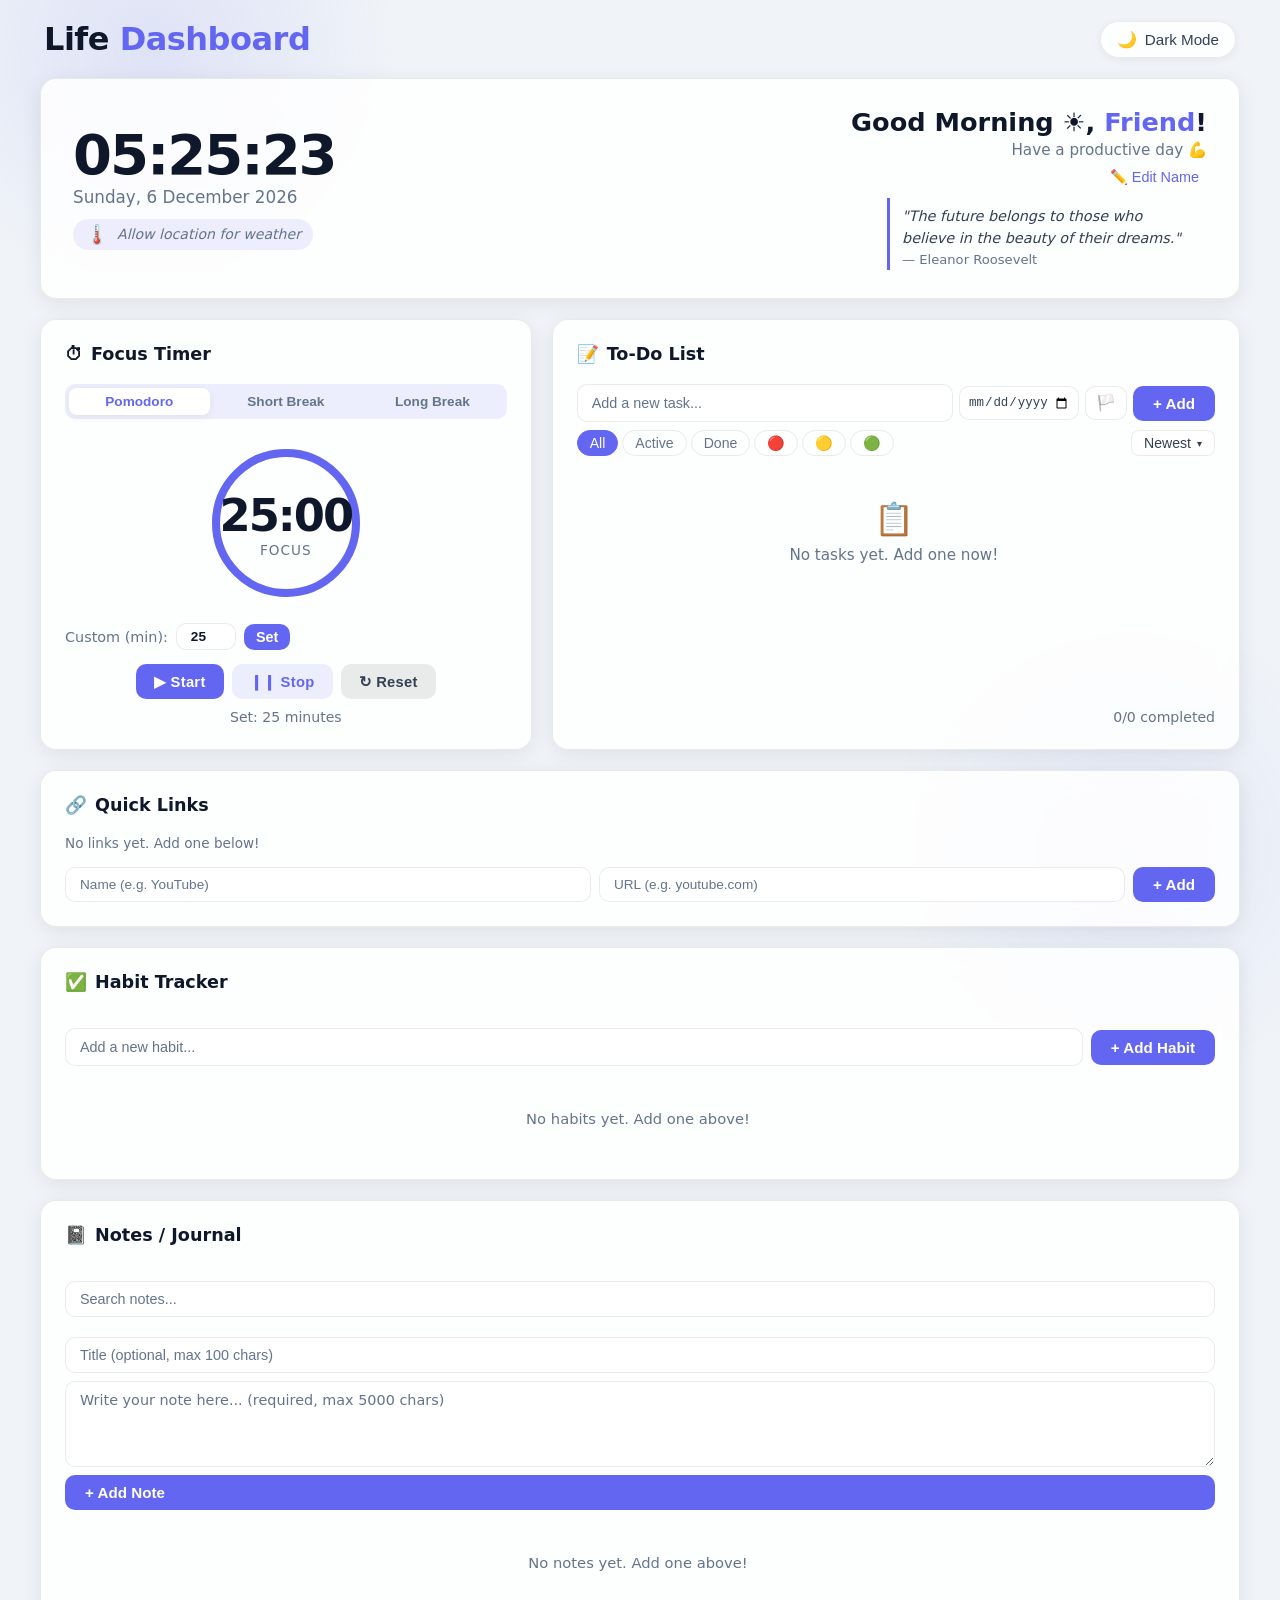
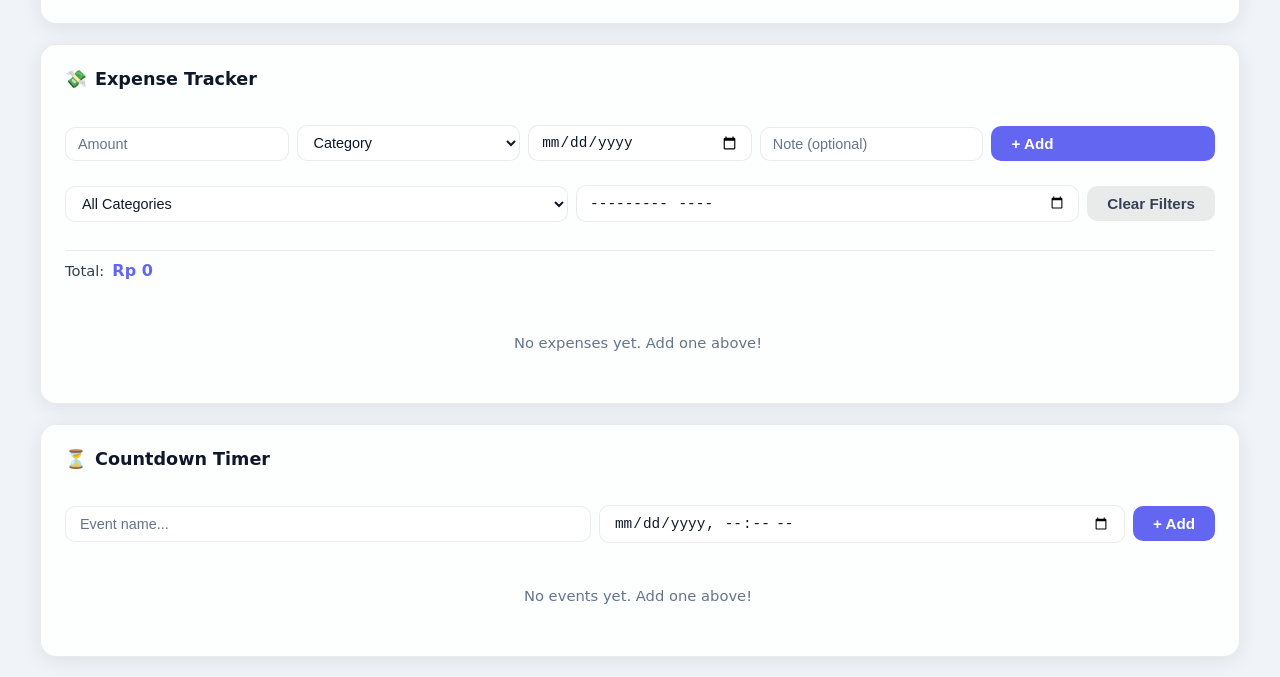
==== commit 48401a9a: "Bug Fixed - Delete Music Widget" ====
--- a/structure.html
+++ b/structure.html
@@ -410,67 +410,6 @@
       <ul id="countdown-list" class="countdown-list" aria-live="polite" aria-label="Countdown events"></ul>
     </div>
 
-    <!-- ── MUSIC / SPOTIFY WIDGET CARD ────────────────────── -->
-    <div class="card music-card" aria-label="Music Player">
-      <div class="card-title">
-        <span class="icon">🎵</span> Music Player
-      </div>
-
-      <!-- Mode toggle -->
-      <div class="music-mode-row">
-        <label>
-          <input
-            type="radio"
-            id="music-mode-spotify"
-            name="music-mode"
-            value="spotify"
-            checked
-            aria-label="Spotify mode"
-          />
-          Spotify
-        </label>
-        <label>
-          <input
-            type="radio"
-            id="music-mode-audio"
-            name="music-mode"
-            value="audio"
-            aria-label="Audio mode"
-          />
-          Audio
-        </label>
-      </div>
-
-      <!-- Spotify input row (visible by default) -->
-      <div id="music-spotify-row" class="music-input-row">
-        <input
-          id="music-spotify-input"
-          type="text"
-          placeholder="Spotify playlist or track URL"
-          aria-label="Spotify playlist or track URL"
-        />
-      </div>
-
-      <!-- Audio input row (hidden by default) -->
-      <div id="music-audio-row" class="music-input-row" style="display:none;">
-        <input
-          id="music-audio-input"
-          type="text"
-          placeholder="Direct audio URL (.mp3, .ogg, .wav)"
-          aria-label="Direct audio URL"
-        />
-      </div>
-
-      <!-- Action buttons -->
-      <div class="music-actions-row">
-        <button id="music-submit-btn" class="btn btn-primary" aria-label="Load music">Load</button>
-        <button id="music-remove-btn" class="btn btn-ghost" style="display:none;" aria-label="Remove music player">Remove</button>
-      </div>
-
-      <!-- Player container -->
-      <div id="music-player-container" class="music-player-container"></div>
-    </div>
-
   </div><!-- /.dashboard -->
 
   <!-- ========================================================
